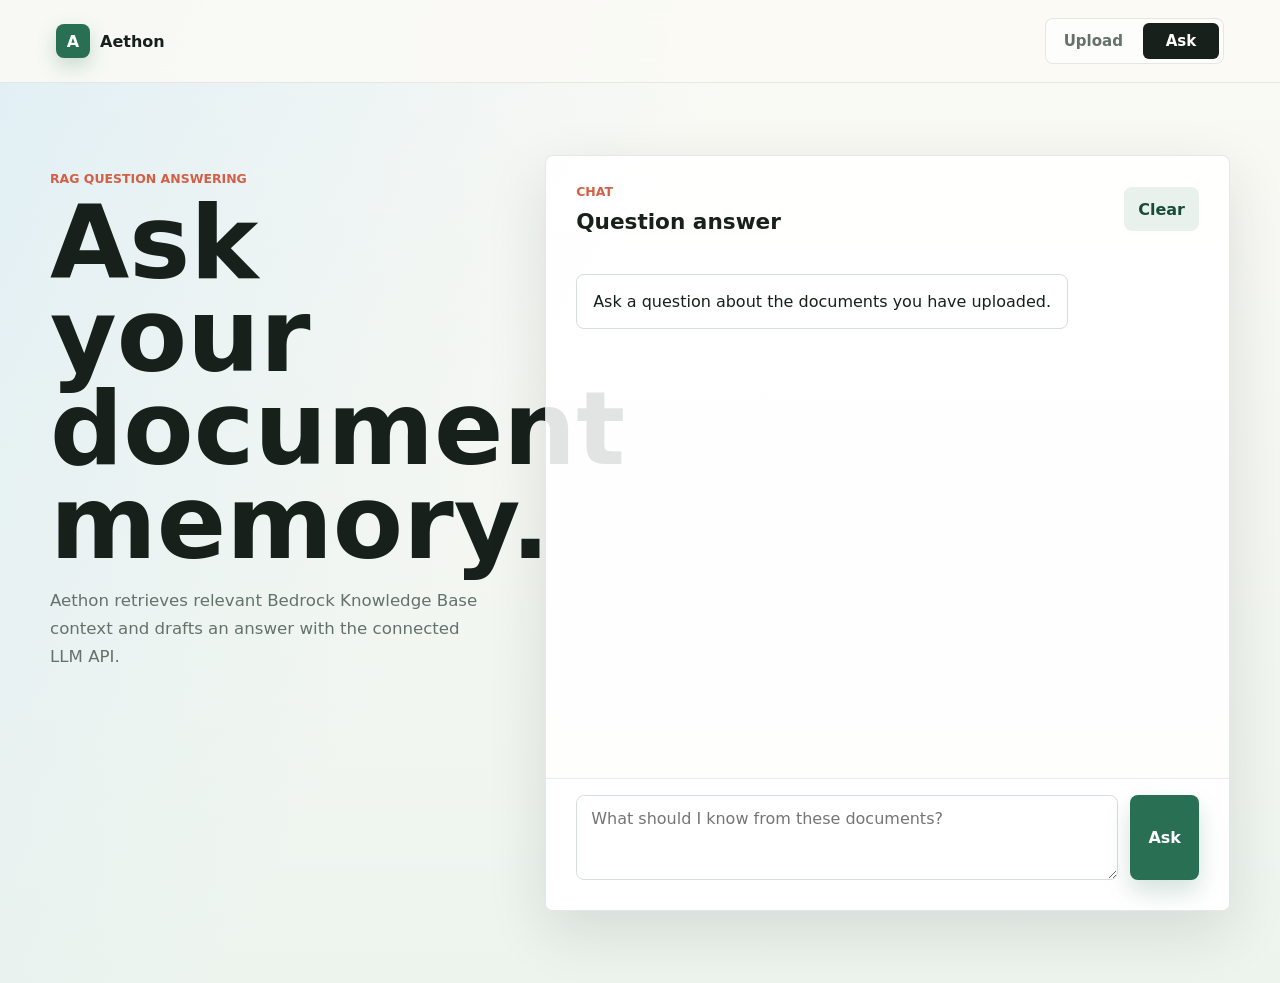
==== Frontend/chat.html @ bca4137b "Add frontend" ====
<!doctype html>
<html lang="en">
  <head>
    <meta charset="utf-8">
    <meta name="viewport" content="width=device-width, initial-scale=1">
    <title>Aethon Ask</title>
    <link rel="stylesheet" href="styles.css">
    <script src="config.js" defer></script>
    <script src="app.js" defer></script>
  </head>
  <body data-page="chat">
    <header class="topbar">
      <a class="brand" href="index.html" aria-label="Aethon uploads">
        <span class="brand-mark">A</span>
        <span>Aethon</span>
      </a>
      <nav class="nav" aria-label="Primary">
        <a class="nav-link" href="index.html">Upload</a>
        <a class="nav-link active" href="chat.html">Ask</a>
      </nav>
    </header>

    <main class="workspace chat-workspace">
      <section class="intro-panel">
        <p class="eyebrow">RAG question answering</p>
        <h1>Ask your document memory.</h1>
        <p class="lede">Aethon retrieves relevant Bedrock Knowledge Base context and drafts an answer with the connected LLM API.</p>
      </section>

      <section class="chat-panel" aria-labelledby="chat-heading">
        <div class="panel-head">
          <div>
            <p class="eyebrow">Chat</p>
            <h2 id="chat-heading">Question answer</h2>
          </div>
          <button class="ghost-button" id="clearChatButton" type="button">Clear</button>
        </div>

        <div class="messages" id="messages" aria-live="polite">
          <article class="message assistant">
            <p>Ask a question about the documents you have uploaded.</p>
          </article>
        </div>

        <form class="composer" id="questionForm">
          <label class="sr-only" for="questionInput">Question</label>
          <textarea id="questionInput" rows="3" placeholder="What should I know from these documents?"></textarea>
          <button class="primary-button" id="askButton" type="submit">Ask</button>
        </form>
      </section>
    </main>
  </body>
</html>
---- Frontend/styles.css ----
:root {
  --ink: #17201b;
  --muted: #64726b;
  --line: #d7ded8;
  --paper: #fbfaf5;
  --panel: #ffffff;
  --leaf: #286f54;
  --leaf-dark: #174c3b;
  --coral: #d45f45;
  --sky: #d9ecf4;
  --amber: #f4c95d;
  --shadow: 0 20px 60px rgba(23, 32, 27, 0.12);
}

* {
  box-sizing: border-box;
}

body {
  margin: 0;
  min-height: 100vh;
  color: var(--ink);
  background:
    linear-gradient(120deg, rgba(217, 236, 244, 0.78), transparent 42%),
    linear-gradient(180deg, var(--paper), #edf4ee);
  font-family: Inter, ui-sans-serif, system-ui, -apple-system, BlinkMacSystemFont, "Segoe UI", sans-serif;
}

button,
input,
textarea {
  font: inherit;
}

a {
  color: inherit;
  text-decoration: none;
}

.topbar {
  position: sticky;
  top: 0;
  z-index: 10;
  display: flex;
  align-items: center;
  justify-content: space-between;
  gap: 24px;
  padding: 18px clamp(18px, 5vw, 56px);
  border-bottom: 1px solid rgba(23, 32, 27, 0.08);
  background: rgba(251, 250, 245, 0.88);
  backdrop-filter: blur(18px);
}

.brand,
.nav {
  display: flex;
  align-items: center;
}

.brand {
  gap: 10px;
  font-weight: 800;
}

.brand-mark {
  display: grid;
  width: 34px;
  height: 34px;
  place-items: center;
  border-radius: 8px;
  color: #ffffff;
  background: var(--leaf);
  box-shadow: 0 8px 20px rgba(40, 111, 84, 0.24);
}

.nav {
  gap: 6px;
  padding: 4px;
  border: 1px solid rgba(23, 32, 27, 0.1);
  border-radius: 8px;
  background: rgba(255, 255, 255, 0.72);
}

.nav-link {
  min-width: 76px;
  padding: 9px 14px;
  border-radius: 6px;
  color: var(--muted);
  font-size: 0.94rem;
  font-weight: 700;
  text-align: center;
}

.nav-link.active {
  color: #ffffff;
  background: var(--ink);
}

.workspace {
  display: grid;
  grid-template-columns: minmax(240px, 0.85fr) minmax(320px, 1.35fr);
  gap: clamp(24px, 5vw, 64px);
  width: min(1180px, calc(100% - 36px));
  margin: 0 auto;
  padding: clamp(34px, 6vw, 72px) 0;
}

.intro-panel {
  align-self: start;
  padding-top: 16px;
}

.eyebrow {
  margin: 0 0 10px;
  color: var(--coral);
  font-size: 0.78rem;
  font-weight: 800;
  letter-spacing: 0;
  text-transform: uppercase;
}

h1,
h2,
p {
  margin-top: 0;
}

h1 {
  max-width: 10ch;
  margin-bottom: 18px;
  font-size: clamp(3rem, 8vw, 6.8rem);
  line-height: 0.91;
}

h2 {
  margin-bottom: 0;
  font-size: 1.35rem;
}

.lede {
  max-width: 440px;
  color: var(--muted);
  font-size: 1.04rem;
  line-height: 1.7;
}

.tool-panel,
.chat-panel {
  min-width: 0;
  border: 1px solid rgba(23, 32, 27, 0.1);
  border-radius: 8px;
  background: rgba(255, 255, 255, 0.88);
  box-shadow: var(--shadow);
}

.tool-panel {
  padding: clamp(18px, 4vw, 30px);
}

.chat-panel {
  display: grid;
  grid-template-rows: auto minmax(360px, 58vh) auto;
  overflow: hidden;
}

.panel-head {
  display: flex;
  align-items: center;
  justify-content: space-between;
  gap: 16px;
  margin-bottom: 22px;
}

.chat-panel .panel-head {
  padding: clamp(18px, 4vw, 28px) clamp(18px, 4vw, 30px) 0;
}

.ghost-button,
.primary-button {
  min-height: 44px;
  border: 0;
  border-radius: 8px;
  cursor: pointer;
  font-weight: 800;
}

.ghost-button {
  padding: 0 14px;
  color: var(--leaf-dark);
  background: #e8f1ec;
}

.primary-button {
  padding: 0 18px;
  color: #ffffff;
  background: var(--leaf);
  box-shadow: 0 12px 24px rgba(40, 111, 84, 0.2);
}

.primary-button:disabled,
.ghost-button:disabled {
  cursor: not-allowed;
  opacity: 0.48;
}

.dropzone {
  display: grid;
  min-height: 230px;
  place-items: center;
  padding: 30px;
  border: 2px dashed #9eb5a9;
  border-radius: 8px;
  background:
    linear-gradient(135deg, rgba(244, 201, 93, 0.18), transparent 38%),
    #f7fbf8;
  text-align: center;
  cursor: pointer;
  transition: border-color 160ms ease, transform 160ms ease, background 160ms ease;
}

.dropzone.dragging {
  border-color: var(--leaf);
  background: #eef8f1;
  transform: translateY(-2px);
}

.dropzone input {
  position: absolute;
  width: 1px;
  height: 1px;
  overflow: hidden;
  clip: rect(0, 0, 0, 0);
}

.drop-title,
.drop-copy {
  display: block;
}

.drop-title {
  margin-bottom: 8px;
  font-size: 1.35rem;
  font-weight: 850;
}

.drop-copy {
  max-width: 340px;
  color: var(--muted);
  line-height: 1.5;
}

.upload-actions {
  display: flex;
  align-items: center;
  justify-content: space-between;
  gap: 16px;
  margin: 20px 0;
}

.status-line {
  margin: 0;
  color: var(--muted);
  font-size: 0.94rem;
  text-align: right;
}

.file-list {
  display: grid;
  gap: 10px;
}

.file-row {
  display: grid;
  grid-template-columns: 1fr auto;
  gap: 16px;
  align-items: center;
  padding: 14px;
  border: 1px solid var(--line);
  border-radius: 8px;
  background: #ffffff;
}

.file-name {
  margin-bottom: 4px;
  overflow-wrap: anywhere;
  font-weight: 750;
}

.file-meta {
  color: var(--muted);
  font-size: 0.88rem;
}

.pill {
  min-width: 92px;
  padding: 7px 10px;
  border-radius: 999px;
  color: var(--leaf-dark);
  background: #e8f1ec;
  font-size: 0.8rem;
  font-weight: 850;
  text-align: center;
}

.pill.error {
  color: #8b2c1d;
  background: #ffe4dd;
}

.pill.done {
  color: #ffffff;
  background: var(--leaf);
}

.messages {
  display: flex;
  flex-direction: column;
  gap: 14px;
  overflow-y: auto;
  padding: 18px clamp(18px, 4vw, 30px);
}

.message {
  max-width: min(720px, 88%);
  padding: 14px 16px;
  border-radius: 8px;
  line-height: 1.58;
}

.message p {
  margin-bottom: 0;
  white-space: pre-wrap;
}

.message.user {
  align-self: flex-end;
  color: #ffffff;
  background: var(--leaf);
}

.message.assistant {
  align-self: flex-start;
  border: 1px solid var(--line);
  background: #ffffff;
}

.citations {
  display: grid;
  gap: 8px;
  margin-top: 12px;
}

.citation {
  padding: 10px;
  border-left: 3px solid var(--amber);
  color: var(--muted);
  background: #fffaf0;
  font-size: 0.86rem;
}

.composer {
  display: grid;
  grid-template-columns: 1fr auto;
  gap: 12px;
  padding: 16px clamp(18px, 4vw, 30px) clamp(18px, 4vw, 30px);
  border-top: 1px solid rgba(23, 32, 27, 0.08);
  background: rgba(255, 255, 255, 0.92);
}

.composer textarea {
  width: 100%;
  min-height: 68px;
  max-height: 160px;
  resize: vertical;
  border: 1px solid var(--line);
  border-radius: 8px;
  padding: 13px 14px;
  color: var(--ink);
  background: #ffffff;
}

.composer textarea:focus,
.dropzone:focus-within {
  outline: 3px solid rgba(40, 111, 84, 0.18);
  outline-offset: 2px;
}

.sr-only {
  position: absolute;
  width: 1px;
  height: 1px;
  padding: 0;
  margin: -1px;
  overflow: hidden;
  clip: rect(0, 0, 0, 0);
  white-space: nowrap;
  border: 0;
}

@media (max-width: 820px) {
  .workspace {
    grid-template-columns: 1fr;
    padding-top: 28px;
  }

  h1 {
    max-width: 12ch;
    font-size: clamp(2.8rem, 16vw, 4.8rem);
  }

  .topbar,
  .upload-actions,
  .composer {
    align-items: stretch;
  }

  .upload-actions,
  .composer {
    grid-template-columns: 1fr;
    flex-direction: column;
  }

  .status-line {
    text-align: left;
  }

  .chat-panel {
    grid-template-rows: auto minmax(320px, 56vh) auto;
  }

  .message {
    max-width: 100%;
  }
}

@media (max-width: 520px) {
  .topbar {
    padding: 14px 14px;
  }

  .brand span:last-child {
    display: none;
  }

  .nav-link {
    min-width: 68px;
    padding-inline: 10px;
  }

  .file-row {
    grid-template-columns: 1fr;
  }

  .pill {
    justify-self: start;
  }
}
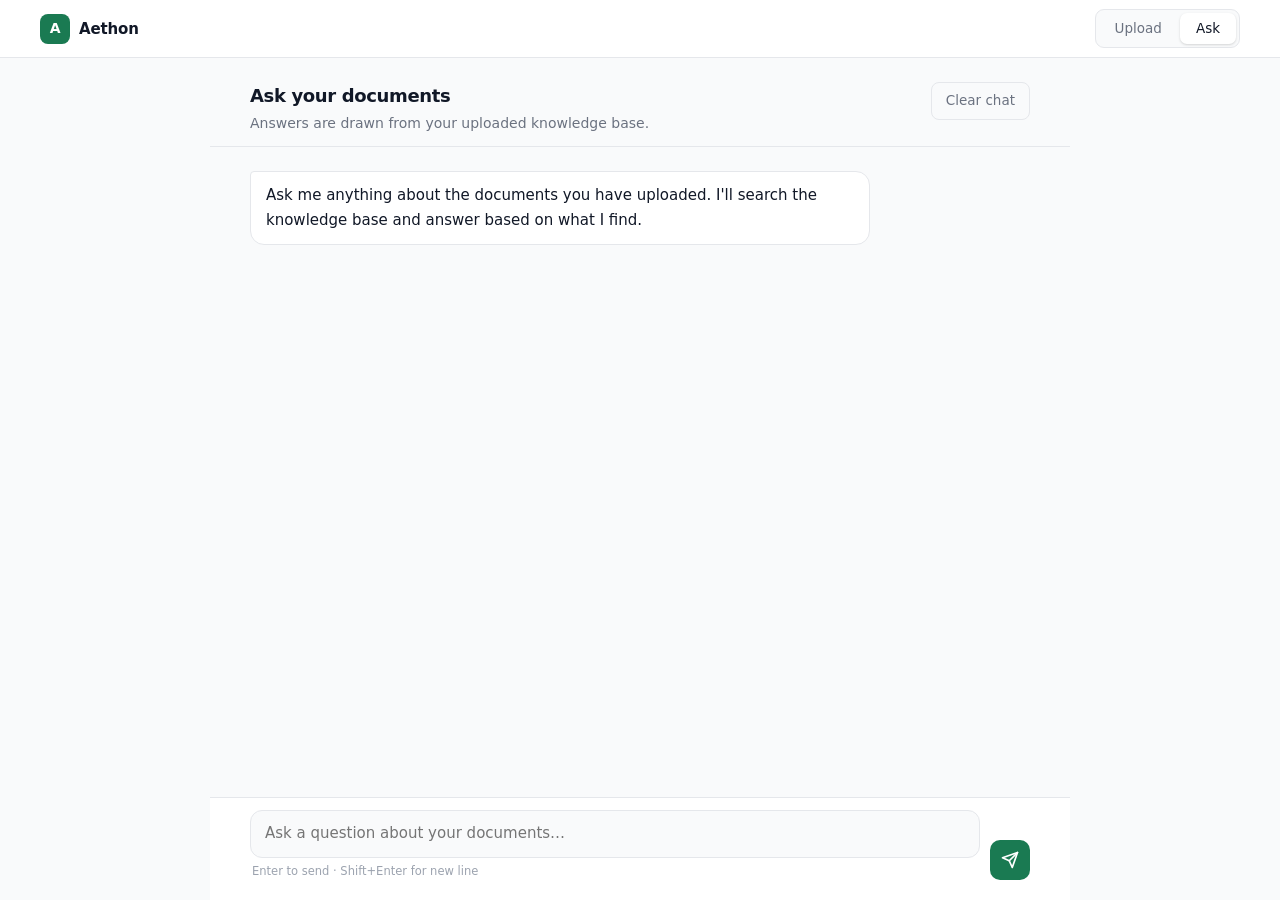
==== commit 927c90c1: "update UI" ====
--- a/Frontend/chat.html
+++ b/Frontend/chat.html
@@ -3,16 +3,16 @@
   <head>
     <meta charset="utf-8">
     <meta name="viewport" content="width=device-width, initial-scale=1">
-    <title>Aethon Ask</title>
+    <title>Aethon · Ask</title>
     <link rel="stylesheet" href="styles.css">
     <script src="config.js" defer></script>
     <script src="app.js" defer></script>
   </head>
   <body data-page="chat">
     <header class="topbar">
-      <a class="brand" href="index.html" aria-label="Aethon uploads">
+      <a class="brand" href="index.html" aria-label="Aethon home">
         <span class="brand-mark">A</span>
-        <span>Aethon</span>
+        <span class="brand-name">Aethon</span>
       </a>
       <nav class="nav" aria-label="Primary">
         <a class="nav-link" href="index.html">Upload</a>
@@ -20,34 +20,36 @@
       </nav>
     </header>
 
-    <main class="workspace chat-workspace">
-      <section class="intro-panel">
-        <p class="eyebrow">RAG question answering</p>
-        <h1>Ask your document memory.</h1>
-        <p class="lede">Aethon retrieves relevant Bedrock Knowledge Base context and drafts an answer with the connected LLM API.</p>
-      </section>
+    <div class="chat-layout">
+      <div class="chat-header">
+        <div>
+          <h1>Ask your documents</h1>
+          <p class="page-desc">Answers are drawn from your uploaded knowledge base.</p>
+        </div>
+        <button class="btn-ghost" id="clearChatButton" type="button">Clear chat</button>
+      </div>
 
-      <section class="chat-panel" aria-labelledby="chat-heading">
-        <div class="panel-head">
-          <div>
-            <p class="eyebrow">Chat</p>
-            <h2 id="chat-heading">Question answer</h2>
+      <div class="messages" id="messages" aria-live="polite">
+        <div class="message assistant">
+          <div class="message-bubble">
+            <p>Ask me anything about the documents you have uploaded. I'll search the knowledge base and answer based on what I find.</p>
           </div>
-          <button class="ghost-button" id="clearChatButton" type="button">Clear</button>
         </div>
+      </div>
 
-        <div class="messages" id="messages" aria-live="polite">
-          <article class="message assistant">
-            <p>Ask a question about the documents you have uploaded.</p>
-          </article>
+      <form class="composer" id="questionForm">
+        <label class="sr-only" for="questionInput">Your question</label>
+        <div class="composer-wrap">
+          <textarea id="questionInput" rows="1" placeholder="Ask a question about your documents…"></textarea>
+          <span class="composer-hint">Enter to send · Shift+Enter for new line</span>
         </div>
-
-        <form class="composer" id="questionForm">
-          <label class="sr-only" for="questionInput">Question</label>
-          <textarea id="questionInput" rows="3" placeholder="What should I know from these documents?"></textarea>
-          <button class="primary-button" id="askButton" type="submit">Ask</button>
-        </form>
-      </section>
-    </main>
+        <button class="btn-send" id="askButton" type="submit" aria-label="Send question">
+          <svg width="18" height="18" viewBox="0 0 24 24" fill="none" stroke="currentColor" stroke-width="2.25" stroke-linecap="round" stroke-linejoin="round">
+            <line x1="22" y1="2" x2="11" y2="13"/>
+            <polygon points="22 2 15 22 11 13 2 9 22 2"/>
+          </svg>
+        </button>
+      </form>
+    </div>
   </body>
 </html>
--- a/Frontend/styles.css
+++ b/Frontend/styles.css
@@ -1,227 +1,187 @@
 :root {
-  --ink: #17201b;
-  --muted: #64726b;
-  --line: #d7ded8;
-  --paper: #fbfaf5;
-  --panel: #ffffff;
-  --leaf: #286f54;
-  --leaf-dark: #174c3b;
-  --coral: #d45f45;
-  --sky: #d9ecf4;
-  --amber: #f4c95d;
-  --shadow: 0 20px 60px rgba(23, 32, 27, 0.12);
-}
-
-* {
-  box-sizing: border-box;
-}
+  --ink: #111827;
+  --muted: #6b7280;
+  --subtle: #9ca3af;
+  --line: #e5e7eb;
+  --bg: #f9fafb;
+  --surface: #ffffff;
+  --brand: #1a7a52;
+  --brand-light: #eaf5ef;
+  --brand-dark: #145c3d;
+  --danger: #dc2626;
+  --danger-light: #fee2e2;
+  --topbar-h: 58px;
+}
+
+*, *::before, *::after { box-sizing: border-box; }
 
 body {
   margin: 0;
-  min-height: 100vh;
   color: var(--ink);
-  background:
-    linear-gradient(120deg, rgba(217, 236, 244, 0.78), transparent 42%),
-    linear-gradient(180deg, var(--paper), #edf4ee);
+  background: var(--bg);
   font-family: Inter, ui-sans-serif, system-ui, -apple-system, BlinkMacSystemFont, "Segoe UI", sans-serif;
-}
-
-button,
-input,
-textarea {
-  font: inherit;
-}
-
-a {
-  color: inherit;
-  text-decoration: none;
-}
+  font-size: 15px;
+  line-height: 1.6;
+  -webkit-font-smoothing: antialiased;
+}
+
+button, input, textarea { font: inherit; }
+a { color: inherit; text-decoration: none; }
+h1, h2, p { margin: 0; }
+
+/* ── Topbar ────────────────────────────────────── */
 
 .topbar {
   position: sticky;
   top: 0;
-  z-index: 10;
+  z-index: 100;
+  height: var(--topbar-h);
   display: flex;
   align-items: center;
   justify-content: space-between;
-  gap: 24px;
-  padding: 18px clamp(18px, 5vw, 56px);
-  border-bottom: 1px solid rgba(23, 32, 27, 0.08);
-  background: rgba(251, 250, 245, 0.88);
-  backdrop-filter: blur(18px);
-}
-
-.brand,
-.nav {
-  display: flex;
-  align-items: center;
+  padding: 0 clamp(16px, 4vw, 40px);
+  background: var(--surface);
+  border-bottom: 1px solid var(--line);
 }
 
 .brand {
-  gap: 10px;
-  font-weight: 800;
+  display: flex;
+  align-items: center;
+  gap: 9px;
+  font-size: 15px;
+  font-weight: 700;
+  letter-spacing: -0.01em;
 }
 
 .brand-mark {
+  width: 30px;
+  height: 30px;
   display: grid;
-  width: 34px;
-  height: 34px;
   place-items: center;
   border-radius: 8px;
-  color: #ffffff;
-  background: var(--leaf);
-  box-shadow: 0 8px 20px rgba(40, 111, 84, 0.24);
+  background: var(--brand);
+  color: #fff;
+  font-size: 14px;
+  font-weight: 800;
 }
 
 .nav {
-  gap: 6px;
-  padding: 4px;
-  border: 1px solid rgba(23, 32, 27, 0.1);
-  border-radius: 8px;
-  background: rgba(255, 255, 255, 0.72);
+  display: flex;
+  gap: 2px;
+  padding: 3px;
+  border: 1px solid var(--line);
+  border-radius: 9px;
+  background: var(--bg);
 }
 
 .nav-link {
-  min-width: 76px;
-  padding: 9px 14px;
-  border-radius: 6px;
-  color: var(--muted);
-  font-size: 0.94rem;
-  font-weight: 700;
-  text-align: center;
+  padding: 5px 16px;
+  border-radius: 7px;
+  font-size: 13.5px;
+  font-weight: 500;
+  color: var(--muted);
+  transition: color 120ms, background 120ms, box-shadow 120ms;
 }
 
 .nav-link.active {
-  color: #ffffff;
-  background: var(--ink);
-}
-
-.workspace {
-  display: grid;
-  grid-template-columns: minmax(240px, 0.85fr) minmax(320px, 1.35fr);
-  gap: clamp(24px, 5vw, 64px);
-  width: min(1180px, calc(100% - 36px));
-  margin: 0 auto;
-  padding: clamp(34px, 6vw, 72px) 0;
-}
-
-.intro-panel {
-  align-self: start;
-  padding-top: 16px;
-}
-
-.eyebrow {
-  margin: 0 0 10px;
-  color: var(--coral);
-  font-size: 0.78rem;
-  font-weight: 800;
-  letter-spacing: 0;
-  text-transform: uppercase;
-}
-
-h1,
-h2,
-p {
-  margin-top: 0;
-}
-
-h1 {
-  max-width: 10ch;
-  margin-bottom: 18px;
-  font-size: clamp(3rem, 8vw, 6.8rem);
-  line-height: 0.91;
-}
-
-h2 {
-  margin-bottom: 0;
-  font-size: 1.35rem;
-}
-
-.lede {
-  max-width: 440px;
-  color: var(--muted);
-  font-size: 1.04rem;
-  line-height: 1.7;
-}
-
-.tool-panel,
-.chat-panel {
-  min-width: 0;
-  border: 1px solid rgba(23, 32, 27, 0.1);
-  border-radius: 8px;
-  background: rgba(255, 255, 255, 0.88);
-  box-shadow: var(--shadow);
-}
-
-.tool-panel {
-  padding: clamp(18px, 4vw, 30px);
-}
-
-.chat-panel {
-  display: grid;
-  grid-template-rows: auto minmax(360px, 58vh) auto;
-  overflow: hidden;
-}
-
-.panel-head {
-  display: flex;
-  align-items: center;
-  justify-content: space-between;
-  gap: 16px;
-  margin-bottom: 22px;
-}
-
-.chat-panel .panel-head {
-  padding: clamp(18px, 4vw, 28px) clamp(18px, 4vw, 30px) 0;
-}
-
-.ghost-button,
-.primary-button {
-  min-height: 44px;
+  background: var(--surface);
+  color: var(--ink);
+  box-shadow: 0 1px 3px rgba(0, 0, 0, 0.1), 0 1px 2px rgba(0, 0, 0, 0.06);
+}
+
+/* ── Buttons ───────────────────────────────────── */
+
+.btn-primary,
+.btn-ghost,
+.btn-send {
+  display: inline-flex;
+  align-items: center;
+  justify-content: center;
   border: 0;
   border-radius: 8px;
   cursor: pointer;
-  font-weight: 800;
-}
-
-.ghost-button {
-  padding: 0 14px;
-  color: var(--leaf-dark);
-  background: #e8f1ec;
-}
-
-.primary-button {
-  padding: 0 18px;
-  color: #ffffff;
-  background: var(--leaf);
-  box-shadow: 0 12px 24px rgba(40, 111, 84, 0.2);
-}
-
-.primary-button:disabled,
-.ghost-button:disabled {
+  transition: opacity 130ms, transform 80ms;
+}
+
+.btn-primary {
+  padding: 8px 20px;
+  background: var(--brand);
+  color: #fff;
+  font-size: 13.5px;
+  font-weight: 500;
+}
+
+.btn-primary:hover { opacity: 0.88; }
+.btn-primary:active { transform: scale(0.97); }
+
+.btn-ghost {
+  padding: 7px 14px;
+  background: transparent;
+  color: var(--muted);
+  font-size: 13.5px;
+  font-weight: 500;
+  border: 1px solid var(--line);
+}
+
+.btn-ghost:hover { background: var(--bg); color: var(--ink); }
+
+.btn-primary:disabled,
+.btn-ghost:disabled {
+  opacity: 0.38;
   cursor: not-allowed;
-  opacity: 0.48;
-}
+}
+
+/* ── Upload page ───────────────────────────────── */
+
+.page {
+  max-width: 680px;
+  margin: 0 auto;
+  padding: 40px clamp(16px, 4vw, 32px) 80px;
+}
+
+.page-header {
+  margin-bottom: 24px;
+}
+
+.page-header h1 {
+  font-size: 22px;
+  font-weight: 700;
+  letter-spacing: -0.02em;
+  margin-bottom: 6px;
+}
+
+.page-desc {
+  font-size: 14px;
+  color: var(--muted);
+  line-height: 1.55;
+}
+
+.card {
+  background: var(--surface);
+  border: 1px solid var(--line);
+  border-radius: 14px;
+  overflow: hidden;
+}
+
+/* Drop zone */
 
 .dropzone {
-  display: grid;
-  min-height: 230px;
-  place-items: center;
-  padding: 30px;
-  border: 2px dashed #9eb5a9;
-  border-radius: 8px;
-  background:
-    linear-gradient(135deg, rgba(244, 201, 93, 0.18), transparent 38%),
-    #f7fbf8;
+  display: flex;
+  flex-direction: column;
+  align-items: center;
+  justify-content: center;
+  gap: 6px;
+  padding: 48px 32px;
+  border-bottom: 1px solid var(--line);
   text-align: center;
   cursor: pointer;
-  transition: border-color 160ms ease, transform 160ms ease, background 160ms ease;
-}
-
+  background: var(--surface);
+  transition: background 140ms;
+}
+
+.dropzone:hover,
 .dropzone.dragging {
-  border-color: var(--leaf);
-  background: #eef8f1;
-  transform: translateY(-2px);
+  background: var(--brand-light);
 }
 
 .dropzone input {
@@ -232,158 +192,346 @@
   clip: rect(0, 0, 0, 0);
 }
 
-.drop-title,
-.drop-copy {
-  display: block;
+.drop-icon {
+  width: 48px;
+  height: 48px;
+  display: grid;
+  place-items: center;
+  border-radius: 12px;
+  background: var(--brand-light);
+  color: var(--brand);
+  margin-bottom: 8px;
+  transition: background 140ms, color 140ms;
+}
+
+.dropzone:hover .drop-icon,
+.dropzone.dragging .drop-icon {
+  background: var(--brand);
+  color: #fff;
 }
 
 .drop-title {
-  margin-bottom: 8px;
-  font-size: 1.35rem;
-  font-weight: 850;
-}
-
-.drop-copy {
-  max-width: 340px;
-  color: var(--muted);
-  line-height: 1.5;
+  font-size: 15px;
+  font-weight: 600;
+  color: var(--ink);
+}
+
+.drop-hint {
+  font-size: 13px;
+  color: var(--muted);
+}
+
+/* File list */
+
+.file-list {
+  display: flex;
+  flex-direction: column;
+}
+
+.file-row {
+  display: flex;
+  align-items: center;
+  gap: 12px;
+  padding: 12px 20px;
+  border-bottom: 1px solid var(--line);
+}
+
+.file-row:last-child {
+  border-bottom: 0;
+}
+
+.file-icon {
+  width: 34px;
+  height: 34px;
+  display: grid;
+  place-items: center;
+  border-radius: 8px;
+  background: var(--bg);
+  color: var(--subtle);
+  flex-shrink: 0;
+}
+
+.file-info {
+  flex: 1;
+  min-width: 0;
+}
+
+.file-name {
+  font-size: 14px;
+  font-weight: 500;
+  white-space: nowrap;
+  overflow: hidden;
+  text-overflow: ellipsis;
+}
+
+.file-meta {
+  font-size: 12px;
+  color: var(--muted);
+  margin-top: 1px;
+}
+
+.pill {
+  font-size: 12px;
+  font-weight: 500;
+  padding: 3px 10px;
+  border-radius: 999px;
+  white-space: nowrap;
+  background: var(--bg);
+  color: var(--muted);
+  border: 1px solid var(--line);
+  flex-shrink: 0;
+}
+
+.pill.done {
+  background: var(--brand-light);
+  color: var(--brand-dark);
+  border-color: transparent;
+}
+
+.pill.error {
+  background: var(--danger-light);
+  color: var(--danger);
+  border-color: transparent;
+}
+
+/* Footer */
+
+.upload-footer {
+  display: flex;
+  align-items: center;
+  justify-content: space-between;
+  gap: 12px;
+  padding: 14px 20px;
 }
 
 .upload-actions {
   display: flex;
-  align-items: center;
+  gap: 8px;
+  flex-shrink: 0;
+}
+
+.status-line {
+  font-size: 13px;
+  color: var(--muted);
+}
+
+/* ── Chat page ─────────────────────────────────── */
+
+.chat-layout {
+  display: flex;
+  flex-direction: column;
+  height: calc(100dvh - var(--topbar-h));
+  max-width: 860px;
+  margin: 0 auto;
+  width: 100%;
+}
+
+.chat-header {
+  display: flex;
+  align-items: flex-start;
   justify-content: space-between;
   gap: 16px;
-  margin: 20px 0;
-}
-
-.status-line {
-  margin: 0;
-  color: var(--muted);
-  font-size: 0.94rem;
-  text-align: right;
-}
-
-.file-list {
-  display: grid;
-  gap: 10px;
-}
-
-.file-row {
-  display: grid;
-  grid-template-columns: 1fr auto;
-  gap: 16px;
-  align-items: center;
-  padding: 14px;
-  border: 1px solid var(--line);
-  border-radius: 8px;
-  background: #ffffff;
-}
-
-.file-name {
-  margin-bottom: 4px;
-  overflow-wrap: anywhere;
-  font-weight: 750;
-}
-
-.file-meta {
-  color: var(--muted);
-  font-size: 0.88rem;
-}
-
-.pill {
-  min-width: 92px;
-  padding: 7px 10px;
-  border-radius: 999px;
-  color: var(--leaf-dark);
-  background: #e8f1ec;
-  font-size: 0.8rem;
-  font-weight: 850;
-  text-align: center;
-}
-
-.pill.error {
-  color: #8b2c1d;
-  background: #ffe4dd;
-}
-
-.pill.done {
-  color: #ffffff;
-  background: var(--leaf);
-}
+  padding: 24px clamp(16px, 4vw, 40px) 12px;
+  flex-shrink: 0;
+  border-bottom: 1px solid var(--line);
+}
+
+.chat-header h1 {
+  font-size: 18px;
+  font-weight: 700;
+  letter-spacing: -0.02em;
+  margin-bottom: 2px;
+}
+
+/* Messages */
 
 .messages {
-  display: flex;
-  flex-direction: column;
-  gap: 14px;
+  flex: 1;
   overflow-y: auto;
-  padding: 18px clamp(18px, 4vw, 30px);
+  padding: 24px clamp(16px, 4vw, 40px);
+  display: flex;
+  flex-direction: column;
+  gap: 20px;
 }
 
 .message {
-  max-width: min(720px, 88%);
-  padding: 14px 16px;
-  border-radius: 8px;
-  line-height: 1.58;
-}
-
-.message p {
-  margin-bottom: 0;
-  white-space: pre-wrap;
+  display: flex;
+  flex-direction: column;
+  max-width: min(620px, 92%);
 }
 
 .message.user {
   align-self: flex-end;
-  color: #ffffff;
-  background: var(--leaf);
+  align-items: flex-end;
 }
 
 .message.assistant {
   align-self: flex-start;
-  border: 1px solid var(--line);
-  background: #ffffff;
-}
+}
+
+.message-bubble {
+  padding: 11px 15px;
+  border-radius: 14px;
+  font-size: 15px;
+  line-height: 1.65;
+}
+
+.message-bubble p {
+  margin: 0;
+  white-space: pre-wrap;
+}
+
+.message.user .message-bubble {
+  background: var(--brand);
+  color: #fff;
+  border-radius: 14px 14px 4px 14px;
+}
+
+.message.assistant .message-bubble {
+  background: var(--surface);
+  border: 1px solid var(--line);
+  border-radius: 4px 14px 14px 14px;
+}
+
+/* Typing animation */
+
+.typing-dots {
+  display: inline-flex;
+  align-items: center;
+  gap: 4px;
+  height: 20px;
+  padding: 0 2px;
+}
+
+.typing-dots span {
+  width: 6px;
+  height: 6px;
+  border-radius: 50%;
+  background: var(--subtle);
+  animation: dot-bounce 1.3s ease-in-out infinite;
+}
+
+.typing-dots span:nth-child(2) { animation-delay: 0.18s; }
+.typing-dots span:nth-child(3) { animation-delay: 0.36s; }
+
+@keyframes dot-bounce {
+  0%, 60%, 100% { transform: translateY(0); opacity: 0.5; }
+  30% { transform: translateY(-5px); opacity: 1; }
+}
+
+/* Usage tags */
+
+.usage-bar {
+  display: flex;
+  flex-wrap: wrap;
+  gap: 5px;
+  margin-top: 8px;
+  padding: 0 2px;
+}
+
+.usage-tag {
+  font-size: 11.5px;
+  color: var(--muted);
+  background: var(--bg);
+  border: 1px solid var(--line);
+  border-radius: 6px;
+  padding: 2px 8px;
+  line-height: 1.5;
+}
+
+.usage-tag.filtered {
+  color: var(--brand-dark);
+  background: var(--brand-light);
+  border-color: transparent;
+}
+
+/* Citations */
 
 .citations {
-  display: grid;
-  gap: 8px;
-  margin-top: 12px;
+  display: flex;
+  flex-direction: column;
+  gap: 6px;
+  margin-top: 10px;
 }
 
 .citation {
-  padding: 10px;
-  border-left: 3px solid var(--amber);
-  color: var(--muted);
-  background: #fffaf0;
-  font-size: 0.86rem;
-}
+  font-size: 12.5px;
+  color: var(--muted);
+  background: var(--bg);
+  border-left: 2px solid var(--brand);
+  padding: 7px 11px;
+  border-radius: 0 7px 7px 0;
+  line-height: 1.55;
+}
+
+/* Composer */
 
 .composer {
-  display: grid;
-  grid-template-columns: 1fr auto;
-  gap: 12px;
-  padding: 16px clamp(18px, 4vw, 30px) clamp(18px, 4vw, 30px);
-  border-top: 1px solid rgba(23, 32, 27, 0.08);
-  background: rgba(255, 255, 255, 0.92);
+  flex-shrink: 0;
+  display: flex;
+  align-items: flex-end;
+  gap: 10px;
+  padding: 12px clamp(16px, 4vw, 40px) 20px;
+  background: var(--surface);
+  border-top: 1px solid var(--line);
+}
+
+.composer-wrap {
+  flex: 1;
+  display: flex;
+  flex-direction: column;
+  gap: 4px;
 }
 
 .composer textarea {
   width: 100%;
-  min-height: 68px;
-  max-height: 160px;
-  resize: vertical;
-  border: 1px solid var(--line);
-  border-radius: 8px;
-  padding: 13px 14px;
+  resize: none;
+  border: 1px solid var(--line);
+  border-radius: 12px;
+  padding: 11px 14px;
+  font-size: 15px;
   color: var(--ink);
-  background: #ffffff;
-}
-
-.composer textarea:focus,
-.dropzone:focus-within {
-  outline: 3px solid rgba(40, 111, 84, 0.18);
-  outline-offset: 2px;
-}
+  background: var(--bg);
+  line-height: 1.55;
+  max-height: 140px;
+  overflow-y: auto;
+  outline: none;
+  transition: border-color 150ms, box-shadow 150ms, background 150ms;
+}
+
+.composer textarea:focus {
+  border-color: var(--brand);
+  box-shadow: 0 0 0 3px rgba(26, 122, 82, 0.1);
+  background: var(--surface);
+}
+
+.composer-hint {
+  font-size: 11.5px;
+  color: var(--subtle);
+  padding-left: 2px;
+}
+
+.btn-send {
+  width: 40px;
+  height: 40px;
+  border-radius: 10px;
+  background: var(--brand);
+  color: #fff;
+  border: 0;
+  cursor: pointer;
+  flex-shrink: 0;
+  transition: opacity 130ms, transform 80ms;
+}
+
+.btn-send:hover { opacity: 0.88; }
+.btn-send:active { transform: scale(0.94); }
+
+.btn-send:disabled {
+  opacity: 0.3;
+  cursor: not-allowed;
+}
+
+/* ── Utilities ─────────────────────────────────── */
 
 .sr-only {
   position: absolute;
@@ -397,61 +545,24 @@
   border: 0;
 }
 
-@media (max-width: 820px) {
-  .workspace {
-    grid-template-columns: 1fr;
-    padding-top: 28px;
+/* ── Responsive ────────────────────────────────── */
+
+@media (max-width: 600px) {
+  .brand-name { display: none; }
+
+  .chat-header {
+    padding: 14px 16px 10px;
+    align-items: center;
   }
 
-  h1 {
-    max-width: 12ch;
-    font-size: clamp(2.8rem, 16vw, 4.8rem);
-  }
-
-  .topbar,
-  .upload-actions,
-  .composer {
+  .chat-header h1 { font-size: 16px; }
+
+  .upload-footer {
+    flex-direction: column;
     align-items: stretch;
   }
 
-  .upload-actions,
-  .composer {
-    grid-template-columns: 1fr;
-    flex-direction: column;
+  .upload-actions {
+    justify-content: flex-end;
   }
-
-  .status-line {
-    text-align: left;
-  }
-
-  .chat-panel {
-    grid-template-rows: auto minmax(320px, 56vh) auto;
-  }
-
-  .message {
-    max-width: 100%;
-  }
-}
-
-@media (max-width: 520px) {
-  .topbar {
-    padding: 14px 14px;
-  }
-
-  .brand span:last-child {
-    display: none;
-  }
-
-  .nav-link {
-    min-width: 68px;
-    padding-inline: 10px;
-  }
-
-  .file-row {
-    grid-template-columns: 1fr;
-  }
-
-  .pill {
-    justify-self: start;
-  }
-}
+}
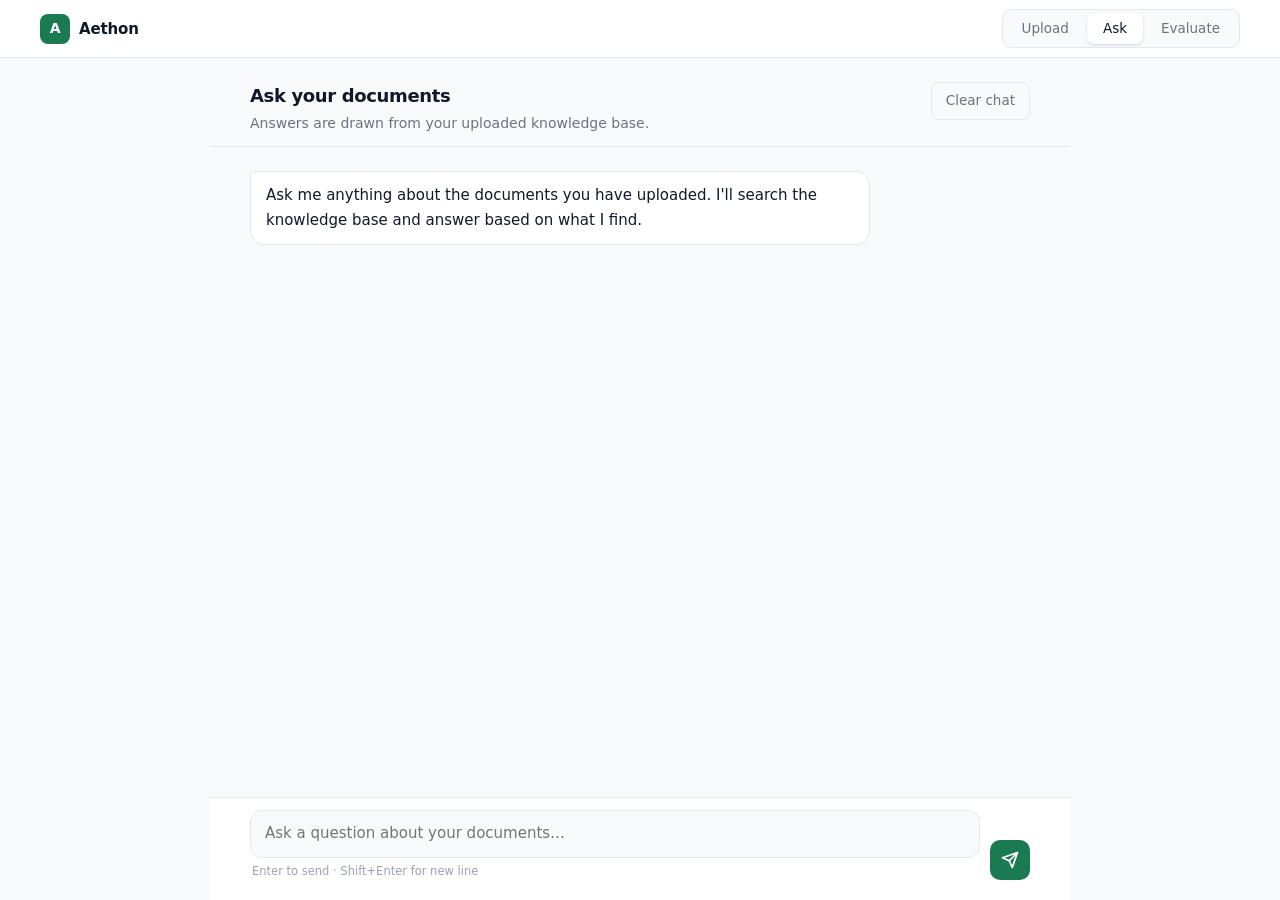
==== commit 4328ad4d: "Add filtered vs unfiltered retrieval evaluation For the research comparison (ambiguous/duplicate doc" ====
--- a/Frontend/chat.html
+++ b/Frontend/chat.html
@@ -17,6 +17,7 @@
       <nav class="nav" aria-label="Primary">
         <a class="nav-link" href="index.html">Upload</a>
         <a class="nav-link active" href="chat.html">Ask</a>
+        <a class="nav-link" href="eval.html">Evaluate</a>
       </nav>
     </header>
 
--- a/Frontend/styles.css
+++ b/Frontend/styles.css
@@ -531,6 +531,200 @@
   cursor: not-allowed;
 }
 
+/* ── Evaluate page ─────────────────────────────── */
+
+.eval-page {
+  max-width: 1080px;
+}
+
+.eval-form {
+  padding: 20px;
+  display: flex;
+  flex-direction: column;
+  gap: 14px;
+  margin-bottom: 28px;
+}
+
+.field {
+  display: flex;
+  flex-direction: column;
+  gap: 6px;
+}
+
+.field label {
+  font-size: 13px;
+  font-weight: 600;
+  color: var(--ink);
+}
+
+.field-optional {
+  font-weight: 400;
+  color: var(--subtle);
+}
+
+.field textarea,
+.field input[type="text"] {
+  border: 1px solid var(--line);
+  border-radius: 10px;
+  padding: 10px 12px;
+  font-size: 14px;
+  color: var(--ink);
+  background: var(--bg);
+  outline: none;
+  resize: vertical;
+  transition: border-color 150ms, box-shadow 150ms, background 150ms;
+}
+
+.field textarea:focus,
+.field input[type="text"]:focus {
+  border-color: var(--brand);
+  box-shadow: 0 0 0 3px rgba(26, 122, 82, 0.1);
+  background: var(--surface);
+}
+
+.eval-form-footer {
+  display: flex;
+  align-items: center;
+  justify-content: space-between;
+  gap: 12px;
+}
+
+.eval-compare {
+  display: grid;
+  grid-template-columns: 1fr 1fr;
+  gap: 16px;
+  margin-bottom: 32px;
+}
+
+.eval-column {
+  background: var(--surface);
+  border: 1px solid var(--line);
+  border-radius: 14px;
+  padding: 16px 18px;
+  display: flex;
+  flex-direction: column;
+  gap: 10px;
+}
+
+.eval-column-header h2 {
+  font-size: 14px;
+  font-weight: 700;
+  display: flex;
+  align-items: center;
+  gap: 8px;
+}
+
+.tag-baseline,
+.tag-filtered {
+  font-size: 11px;
+  font-weight: 600;
+  padding: 2px 8px;
+  border-radius: 999px;
+  background: var(--bg);
+  color: var(--muted);
+  border: 1px solid var(--line);
+}
+
+.tag-filtered {
+  background: var(--brand-light);
+  color: var(--brand-dark);
+  border-color: transparent;
+}
+
+.eval-stats {
+  display: flex;
+  flex-wrap: wrap;
+  gap: 5px;
+}
+
+.eval-answer {
+  font-size: 14px;
+  line-height: 1.6;
+  white-space: pre-wrap;
+}
+
+.usage-tag.hit {
+  color: var(--brand-dark);
+  background: var(--brand-light);
+  border-color: transparent;
+}
+
+.usage-tag.miss {
+  color: var(--danger);
+  background: var(--danger-light);
+  border-color: transparent;
+}
+
+.eval-history-header {
+  display: flex;
+  align-items: baseline;
+  justify-content: space-between;
+  gap: 12px;
+  margin-bottom: 12px;
+}
+
+.eval-history-header h2 {
+  font-size: 16px;
+  font-weight: 700;
+}
+
+.eval-table-wrap {
+  background: var(--surface);
+  border: 1px solid var(--line);
+  border-radius: 14px;
+  overflow: hidden;
+}
+
+.eval-table {
+  width: 100%;
+  border-collapse: collapse;
+  font-size: 13px;
+}
+
+.eval-table th,
+.eval-table td {
+  text-align: left;
+  padding: 10px 14px;
+  border-bottom: 1px solid var(--line);
+  white-space: nowrap;
+}
+
+.eval-table th:first-child,
+.eval-table td:first-child {
+  white-space: normal;
+  min-width: 220px;
+}
+
+.eval-table th {
+  font-size: 11.5px;
+  font-weight: 600;
+  text-transform: uppercase;
+  letter-spacing: 0.02em;
+  color: var(--muted);
+  background: var(--bg);
+}
+
+.eval-table tbody tr:last-child td {
+  border-bottom: 0;
+}
+
+.eval-table td.hit {
+  color: var(--brand-dark);
+  font-weight: 600;
+}
+
+.eval-table td.miss {
+  color: var(--danger);
+  font-weight: 600;
+}
+
+.empty-state {
+  padding: 24px;
+  text-align: center;
+  font-size: 13.5px;
+  color: var(--muted);
+}
+
 /* ── Utilities ─────────────────────────────────── */
 
 .sr-only {
@@ -565,4 +759,8 @@
   .upload-actions {
     justify-content: flex-end;
   }
-}
+
+  .eval-compare {
+    grid-template-columns: 1fr;
+  }
+}
